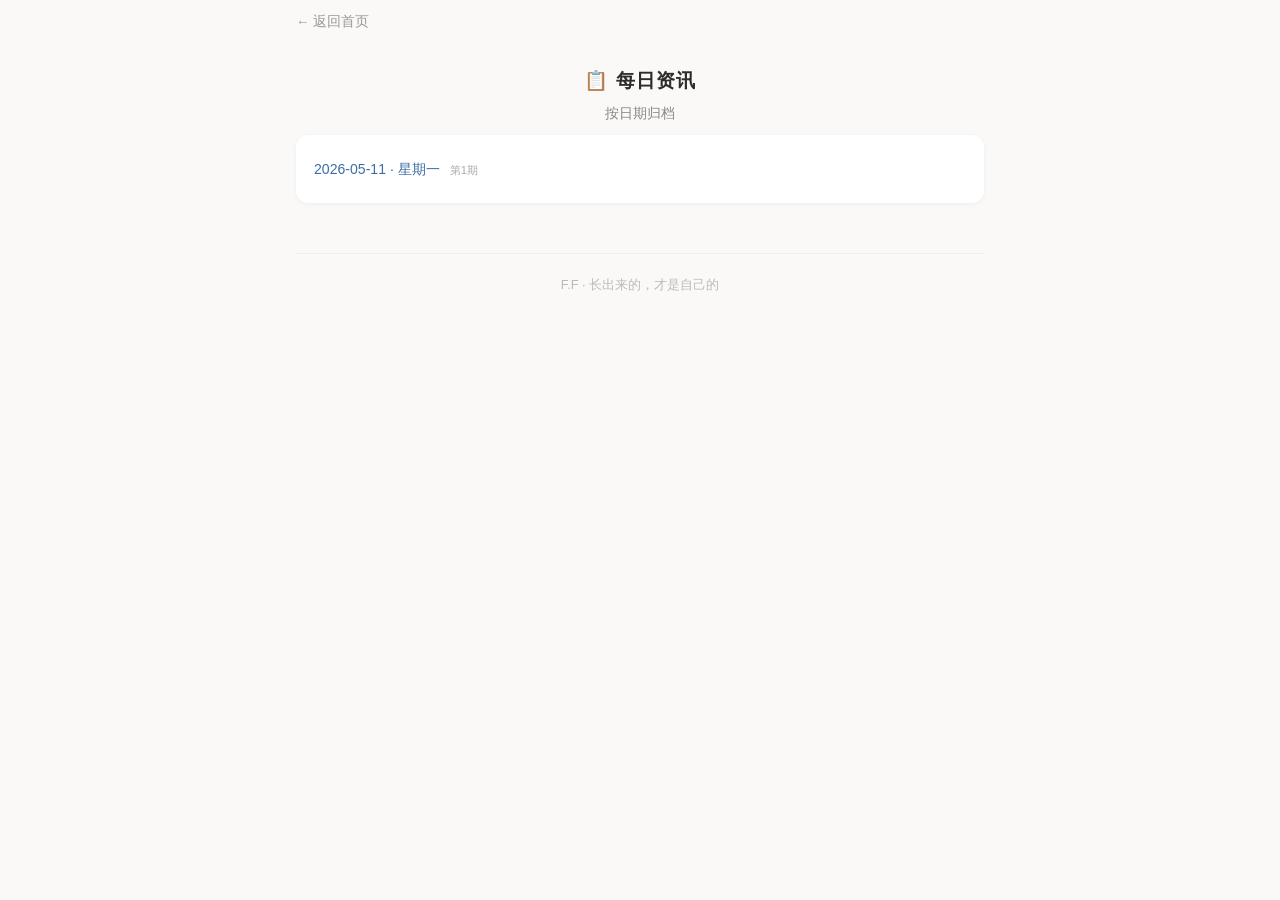
==== index.html @ 4d98ce10 "Add files via upload" ====
<!DOCTYPE html>
<html lang="zh-CN">
<head><meta charset="UTF-8"><meta name="viewport" content="width=device-width,initial-scale=1"><title>每日资讯 · F.F</title><link rel="stylesheet" href="../style.css"></head>
<body class="news-page">
<a href="../" class="back-link">&larr; 返回首页</a>
<header><h1>&#x1F4CB; 每日资讯</h1><p class="subtitle">按日期归档</p></header>
<div class="section-block">
    <ul>
        <li><a href="2026-05-11.html">2026-05-11 &#x00B7; 星期一</a> <span class="src">第1期</span></li>
    </ul>
</div>
<footer><p>F.F &#x00B7; 长出来的，才是自己的</p></footer>
</body></html>
---- style.css ----
/* F.F · Private Space */
* { margin: 0; padding: 0; box-sizing: border-box; }
body {
    font-family: -apple-system, BlinkMacSystemFont, "Segoe UI", "Noto Sans SC", "PingFang SC", sans-serif;
    background: #faf9f7;
    color: #2c2c2c;
    line-height: 1.7;
    padding: 20px 16px 60px;
    max-width: 720px;
    margin: 0 auto;
}
a { color: #3b6ea5; text-decoration: none; }
a:hover { text-decoration: underline; }
header { text-align: center; padding: 40px 0 20px; }
header h1 { font-size: 1.6rem; font-weight: 600; letter-spacing: 1px; }
.subtitle { color: #888; font-size: 0.85rem; margin-top: 4px; }
.grid {
    display: flex;
    flex-direction: column;
    gap: 10px;
    margin: 24px 0;
}
.card {
    display: flex;
    align-items: center;
    gap: 14px;
    background: #fff;
    padding: 16px 18px;
    border-radius: 12px;
    box-shadow: 0 1px 4px rgba(0,0,0,0.06);
    transition: box-shadow 0.2s;
    color: #2c2c2c;
}
.card:hover {
    box-shadow: 0 2px 10px rgba(0,0,0,0.1);
    text-decoration: none;
}
.icon { font-size: 1.6rem; width: 36px; text-align: center; }
.label { font-size: 1rem; font-weight: 500; }
.desc { font-size: 0.78rem; color: #999; margin-left: auto; }
.recent { margin-top: 32px; }
.recent h2 { font-size: 1rem; font-weight: 500; margin-bottom: 10px; color: #555; }
.recent ul { list-style: none; }
.recent li {
    background: #fff;
    padding: 10px 14px;
    border-radius: 8px;
    margin-bottom: 6px;
    font-size: 0.9rem;
    box-shadow: 0 1px 3px rgba(0,0,0,0.04);
}
footer {
    text-align: center;
    color: #bbb;
    font-size: 0.8rem;
    margin-top: 50px;
    padding-top: 20px;
    border-top: 1px solid #eee;
}

/* 资讯简报页 */
.news-page { padding-top: 10px; }
.news-page header { padding: 20px 0 10px; }
.news-page header h1 { font-size: 1.2rem; }
.back-link { font-size: 0.85rem; color: #999; margin-bottom: 12px; display: block; }
.section-block {
    background: #fff;
    border-radius: 12px;
    padding: 16px 18px;
    margin-bottom: 16px;
    box-shadow: 0 1px 4px rgba(0,0,0,0.05);
}
.section-block h2 { font-size: 1rem; font-weight: 500; margin-bottom: 10px; padding-bottom: 6px; border-bottom: 2px solid #f0ede8; }
.section-block ul { list-style: none; padding: 0; }
.section-block li {
    padding: 7px 0;
    font-size: 0.88rem;
    line-height: 1.6;
    border-bottom: 1px solid #f5f3f0;
}
.section-block li:last-child { border-bottom: none; }
.section-block li .tag {
    display: inline-block;
    font-size: 0.7rem;
    color: #fff;
    background: #3b6ea5;
    padding: 1px 8px;
    border-radius: 4px;
    margin-right: 6px;
    vertical-align: middle;
}
.section-block li .src {
    font-size: 0.7rem;
    color: #aaa;
    margin-left: 6px;
}
.end-mark {
    text-align: center;
    color: #ccc;
    font-size: 0.75rem;
    margin-top: 24px;
    padding: 12px 0;
}

/* 空板块占位 */
.placeholder {
    text-align: center;
    padding: 60px 20px;
    color: #aaa;
    font-size: 0.9rem;
}
.placeholder .big-icon { font-size: 3rem; margin-bottom: 12px; display: block; }
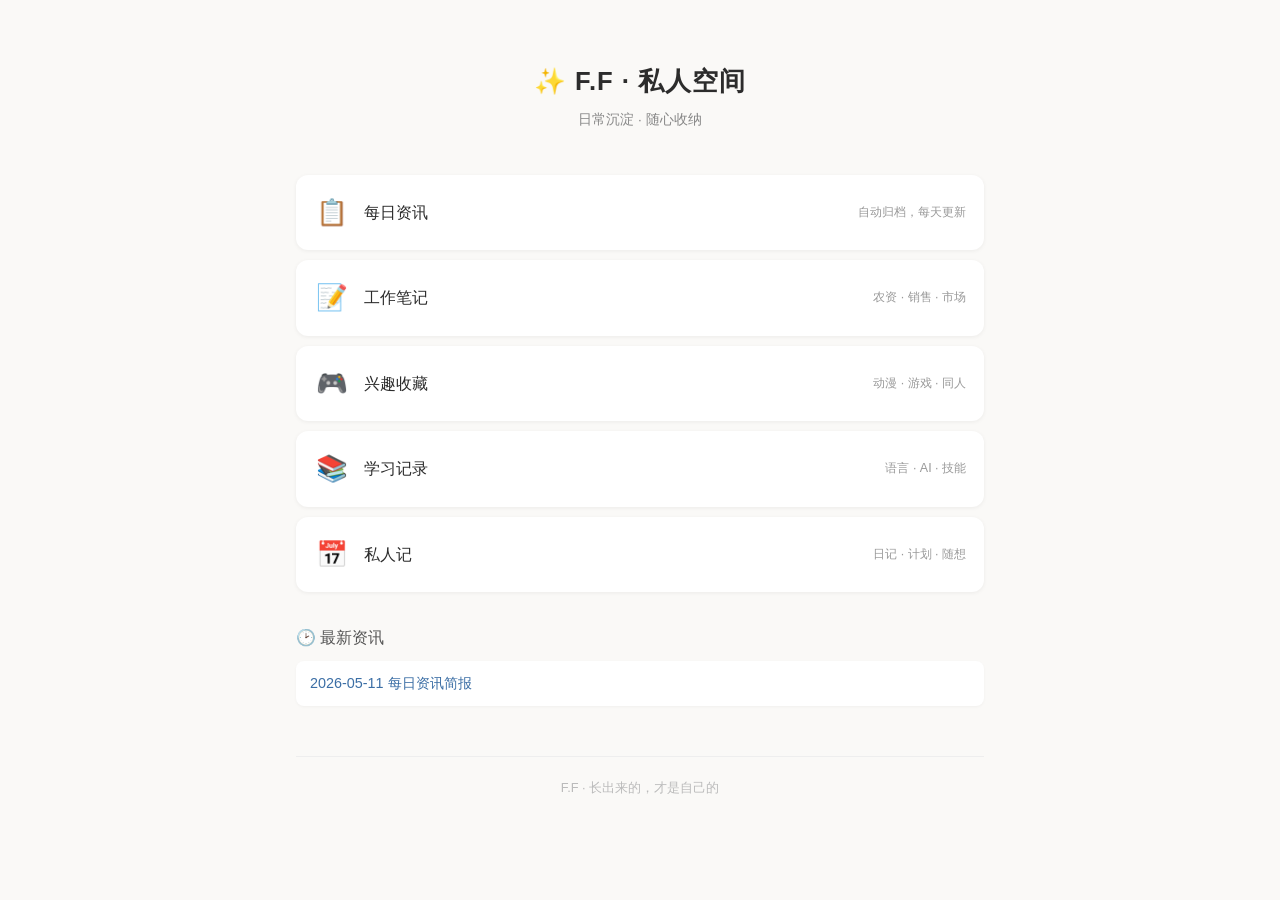
==== commit 13502e32: "Add files via upload" ====
--- a/index.html
+++ b/index.html
@@ -1,13 +1,54 @@
 <!DOCTYPE html>
 <html lang="zh-CN">
-<head><meta charset="UTF-8"><meta name="viewport" content="width=device-width,initial-scale=1"><title>每日资讯 · F.F</title><link rel="stylesheet" href="../style.css"></head>
-<body class="news-page">
-<a href="../" class="back-link">&larr; 返回首页</a>
-<header><h1>&#x1F4CB; 每日资讯</h1><p class="subtitle">按日期归档</p></header>
-<div class="section-block">
-    <ul>
-        <li><a href="2026-05-11.html">2026-05-11 &#x00B7; 星期一</a> <span class="src">第1期</span></li>
-    </ul>
-</div>
-<footer><p>F.F &#x00B7; 长出来的，才是自己的</p></footer>
-</body></html>+<head>
+    <meta charset="UTF-8">
+    <meta name="viewport" content="width=device-width, initial-scale=1.0, maximum-scale=1.0, user-scalable=no">
+    <title>F.F · 私人空间</title>
+    <link rel="stylesheet" href="style.css">
+</head>
+<body>
+    <header>
+        <h1>&#x2728; F.F &#x00B7; 私人空间</h1>
+        <p class="subtitle">日常沉淀 · 随心收纳</p>
+    </header>
+
+    <nav class="grid">
+        <a href="news/" class="card">
+            <span class="icon">&#x1F4CB;</span>
+            <span class="label">每日资讯</span>
+            <span class="desc">自动归档，每天更新</span>
+        </a>
+        <a href="work/" class="card">
+            <span class="icon">&#x1F4DD;</span>
+            <span class="label">工作笔记</span>
+            <span class="desc">农资 · 销售 · 市场</span>
+        </a>
+        <a href="hobby/" class="card">
+            <span class="icon">&#x1F3AE;</span>
+            <span class="label">兴趣收藏</span>
+            <span class="desc">动漫 · 游戏 · 同人</span>
+        </a>
+        <a href="learn/" class="card">
+            <span class="icon">&#x1F4DA;</span>
+            <span class="label">学习记录</span>
+            <span class="desc">语言 · AI · 技能</span>
+        </a>
+        <a href="diary/" class="card">
+            <span class="icon">&#x1F4C5;</span>
+            <span class="label">私人记</span>
+            <span class="desc">日记 · 计划 · 随想</span>
+        </a>
+    </nav>
+
+    <section class="recent">
+        <h2>&#x1F551; 最新资讯</h2>
+        <ul id="recent-list">
+            <li><a href="news/2026-05-11.html">2026-05-11 每日资讯简报</a></li>
+        </ul>
+    </section>
+
+    <footer>
+        <p>F.F &#x00B7; 长出来的，才是自己的</p>
+    </footer>
+</body>
+</html>
